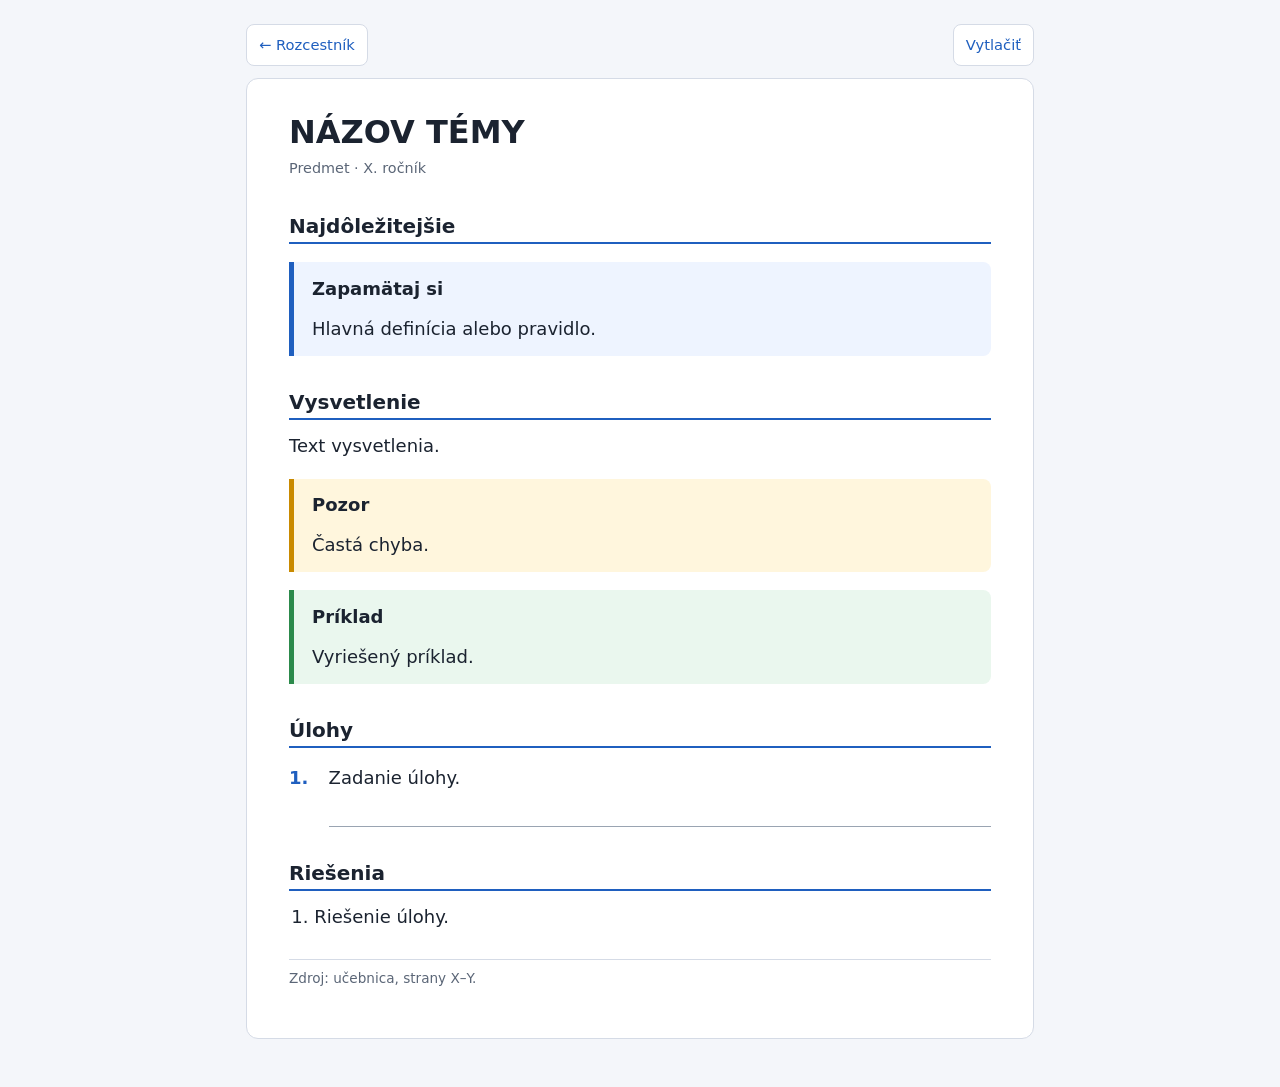
==== _sablona/index.html @ d04fae7f "Zakladna struktura: rozcestnik, spolocny styl (A4 tlac), sablona a ukazkova tema Co-Authored-By: Cla" ====
<!DOCTYPE html>
<html lang="sk">
<head>
  <meta charset="utf-8">
  <meta name="viewport" content="width=device-width, initial-scale=1">
  <!-- Šablóna výťahu. Skopíruj ju do oblast/rocnik/tema/index.html (napr. matematika/5-rocnik/zlomky/).
       Cesty ../../../ sedia až v takejto hĺbke; priamo v priečinku _sablona sa štýl nenačíta. -->
  <title>NÁZOV TÉMY</title>
  <link rel="stylesheet" href="../../../assets/styl.css">
</head>
<body>
  <div class="sheet">

    <div class="toolbar noprint">
      <a href="../../../">← Rozcestník</a>
      <button type="button" onclick="window.print()">Vytlačiť</button>
    </div>

    <article class="vytah">
      <h1>NÁZOV TÉMY</h1>
      <p class="meta">Predmet · X. ročník</p>

      <h2>Najdôležitejšie</h2>
      <div class="box">
        <span class="box-nazov">Zapamätaj si</span>
        <p>Hlavná definícia alebo pravidlo.</p>
      </div>

      <h2>Vysvetlenie</h2>
      <p>Text vysvetlenia.</p>

      <div class="box pozor">
        <span class="box-nazov">Pozor</span>
        <p>Častá chyba.</p>
      </div>

      <div class="box ok">
        <span class="box-nazov">Príklad</span>
        <p>Vyriešený príklad.</p>
      </div>

      <h2>Úlohy</h2>
      <ol class="ulohy">
        <li>Zadanie úlohy.<span class="riadok"></span></li>
      </ol>

      <div class="nova-strana"></div>
      <h2>Riešenia</h2>
      <ol>
        <li>Riešenie úlohy.</li>
      </ol>

      <p class="pata">Zdroj: učebnica, strany X–Y.</p>
    </article>

  </div>
</body>
</html>
---- assets/styl.css ----
/* ==========================================================
   Spoločné štýly pre učebné výťahy
   Obrazovka: mobil, tablet, počítač (jeden stĺpec, čitateľné písmo)
   Tlač: A4 na výšku, okraje 15 mm, bez navigácie
   ========================================================== */

:root {
  --ink: #1b2330;
  --muted: #5b6677;
  --accent: #1f5fbf;
  --soft: #eef4ff;
  --line: #d5dbe6;
  --warn-bg: #fff6dd;
  --warn: #c98a00;
  --ok-bg: #eaf7ee;
  --ok: #2c8a4b;
  --page-bg: #f4f6fa;
}

* { box-sizing: border-box; }

html { -webkit-text-size-adjust: 100%; }

body {
  margin: 0;
  font: 17px/1.6 system-ui, "Segoe UI", Roboto, Arial, sans-serif;
  color: var(--ink);
  background: var(--page-bg);
}

a { color: var(--accent); }

.sheet {
  max-width: 820px;
  margin: 0 auto;
  padding: 14px;
}

/* ---------- horná lišta (na obrazovke) ---------- */
.toolbar {
  display: flex;
  justify-content: space-between;
  align-items: center;
  gap: 12px;
  margin-bottom: 12px;
  font-size: 0.92rem;
}

.toolbar a,
.toolbar button {
  font: inherit;
  color: var(--accent);
  background: #fff;
  border: 1px solid var(--line);
  border-radius: 8px;
  padding: 8px 12px;
  text-decoration: none;
  cursor: pointer;
}

.toolbar a:hover,
.toolbar button:hover { background: var(--soft); }

/* ---------- výťah ---------- */
article.vytah {
  background: #fff;
  border: 1px solid var(--line);
  border-radius: 12px;
  padding: 20px 18px 24px;
}

article.vytah h1 {
  font-size: 1.65rem;
  line-height: 1.2;
  margin: 0 0 0.2em;
}

.meta {
  color: var(--muted);
  font-size: 0.9rem;
  margin: 0 0 1.2em;
}

article.vytah h2 {
  font-size: 1.25rem;
  line-height: 1.25;
  margin: 1.7em 0 0.6em;
  padding-bottom: 0.15em;
  border-bottom: 2px solid var(--accent);
}

article.vytah h3 {
  font-size: 1.08rem;
  margin: 1.3em 0 0.4em;
}

p { margin: 0.6em 0; }
ul, ol { padding-left: 1.4em; margin: 0.6em 0; }
li { margin: 0.25em 0; }

/* ---------- rámčeky ---------- */
.box {
  margin: 1em 0;
  padding: 0.7em 1em;
  background: var(--soft);
  border-left: 5px solid var(--accent);
  border-radius: 0 8px 8px 0;
}

.box.pozor { background: var(--warn-bg); border-left-color: var(--warn); }
.box.ok    { background: var(--ok-bg);   border-left-color: var(--ok); }

.box > :first-child { margin-top: 0; }
.box > :last-child  { margin-bottom: 0; }

.box-nazov {
  display: block;
  font-weight: 700;
  margin-bottom: 0.2em;
}

/* ---------- tabuľky ---------- */
.tabulka-obal { overflow-x: auto; }

table {
  border-collapse: collapse;
  width: 100%;
  margin: 0.8em 0;
  font-size: 0.95em;
}

th, td {
  border: 1px solid var(--line);
  padding: 6px 10px;
  text-align: left;
  vertical-align: top;
}

th { background: var(--soft); }

/* ---------- obrázky a schémy ---------- */
figure { margin: 1em 0; text-align: center; }
figure img, figure svg { max-width: 100%; height: auto; }
figcaption { color: var(--muted); font-size: 0.88rem; margin-top: 0.3em; }

/* ---------- zlomok v texte: <span class="zl"><span>3</span><span>8</span></span> ---------- */
.zl {
  display: inline-flex;
  flex-direction: column;
  align-items: center;
  vertical-align: middle;
  line-height: 1.15;
  margin: 0 0.15em;
  font-size: 0.95em;
}

.zl > span:first-child { padding: 0 0.25em 0.05em; border-bottom: 1.5px solid currentColor; }
.zl > span:last-child  { padding: 0.05em 0.25em 0; }

/* ---------- pracovný list ---------- */
.ulohy { counter-reset: uloha; list-style: none; padding-left: 0; }

.ulohy > li {
  counter-increment: uloha;
  position: relative;
  padding-left: 2.2em;
  margin: 0.9em 0;
}

.ulohy > li::before {
  content: counter(uloha) ".";
  position: absolute;
  left: 0;
  font-weight: 700;
  color: var(--accent);
}

.riadok {
  display: block;
  height: 1.9em;
  border-bottom: 1px solid #9aa4b2;
}

.nova-strana { break-before: page; }

.pata {
  margin-top: 2em;
  padding-top: 0.6em;
  border-top: 1px solid var(--line);
  color: var(--muted);
  font-size: 0.85rem;
}

/* ---------- väčšie obrazovky ---------- */
@media (min-width: 700px) {
  body { font-size: 18px; }
  .sheet { padding: 24px 16px 48px; }
  article.vytah { padding: 34px 42px 40px; }
  article.vytah h1 { font-size: 2rem; }
}

/* ==========================================================
   TLAČ: A4 na výšku
   V okne tlače vypni „Hlavičky a päty“ a zapni „Pozadie“
   (farebné rámčeky). Mierka 100 %, okraje predvolené.
   ========================================================== */
@page {
  size: A4 portrait;
  margin: 15mm;
}

@media print {
  html, body { background: #fff; }

  body {
    font-size: 11pt;
    line-height: 1.45;
  }

  * {
    -webkit-print-color-adjust: exact;
    print-color-adjust: exact;
  }

  .sheet { max-width: none; padding: 0; margin: 0; }

  .toolbar,
  .noprint { display: none !important; }

  article.vytah {
    border: 0;
    border-radius: 0;
    padding: 0;
  }

  article.vytah h1 { font-size: 20pt; }
  article.vytah h2 { font-size: 14pt; break-after: avoid; }
  article.vytah h3 { font-size: 12pt; break-after: avoid; }

  .box, table, figure, tr, .ulohy > li { break-inside: avoid; }

  .tabulka-obal { overflow: visible; }

  a { color: inherit; text-decoration: none; }

  p, li { orphans: 3; widows: 3; }

  /* úvodný odsek drž pri rámčeku, obrázku či tabuľke, ktoré po ňom nasledujú */
  p:has(+ .box), p:has(+ figure), p:has(+ table), p:has(+ .tabulka-obal) { break-after: avoid; }
}

/* ==========================================================
   ROZCESTNÍK (index.html)
   ========================================================== */
.rozcestnik h1 { font-size: 1.9rem; margin: 0.2em 0 0.1em; }
.rozcestnik .podtitul { color: var(--muted); margin: 0 0 1.4em; }

.oblast {
  background: #fff;
  border: 1px solid var(--line);
  border-radius: 12px;
  padding: 6px 18px 14px;
  margin: 0 0 16px;
}

.oblast h2 { font-size: 1.3rem; margin: 0.7em 0 0.2em; color: var(--accent); }
.oblast h3 { font-size: 1rem; margin: 1em 0 0.2em; color: var(--muted); text-transform: uppercase; letter-spacing: 0.04em; }

.temy { list-style: none; padding: 0; margin: 0.2em 0; }

.temy li { margin: 0; border-top: 1px solid var(--line); }
.temy li:first-child { border-top: 0; }

.temy a {
  display: block;
  padding: 10px 4px;
  text-decoration: none;
  font-weight: 600;
}

.temy a:hover { background: var(--soft); }

.temy small { display: block; font-weight: 400; color: var(--muted); }

.rozcestnik .pata { text-align: center; }
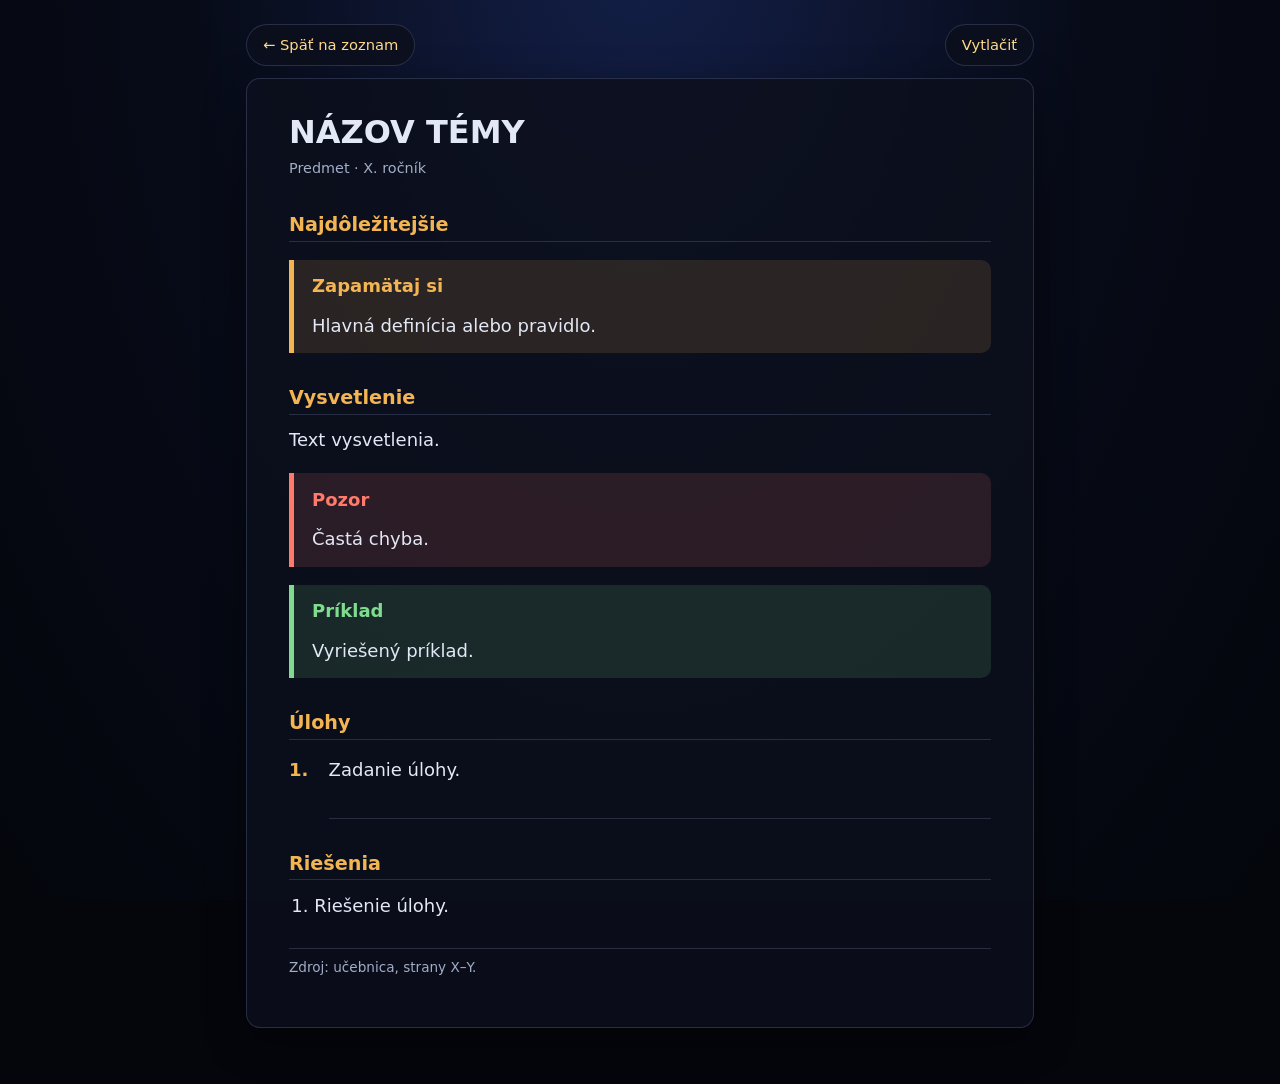
==== commit 980555f6: "Automaticke rozcestniky (generate_index.py + Action) a paleta z animacii Co-Authored-By: Claude Sonn" ====
--- a/_sablona/index.html
+++ b/_sablona/index.html
@@ -8,11 +8,13 @@
   <title>NÁZOV TÉMY</title>
   <link rel="stylesheet" href="../../../assets/styl.css">
 </head>
-<body>
+<!-- data-oblast určuje farbu akcentu: matematika, biologia, geografia, informatika, fyzika, chemia, dejepis, vlastiveda, prirodoveda
+     (názov musí byť rovnaký ako názov priečinka oblasti; iná oblasť dostane zlatý akcent) -->
+<body data-oblast="matematika">
   <div class="sheet">
 
     <div class="toolbar noprint">
-      <a href="../../../">← Rozcestník</a>
+      <a href="../">← Späť na zoznam</a>
       <button type="button" onclick="window.print()">Vytlačiť</button>
     </div>
 
--- a/assets/styl.css
+++ b/assets/styl.css
@@ -1,21 +1,33 @@
 /* ==========================================================
-   Spoločné štýly pre učebné výťahy
-   Obrazovka: mobil, tablet, počítač (jeden stĺpec, čitateľné písmo)
-   Tlač: A4 na výšku, okraje 15 mm, bez navigácie
+   Spoločné štýly: učebné výťahy aj rozcestníky
+   Paleta zodpovedá projektu animacie (tmavé pozadie, zlatý akcent,
+   farba akcentu podľa oblasti).
+   Obrazovka: mobil, tablet, počítač. Tlač: A4 na výšku, svetlá verzia.
    ========================================================== */
 
 :root {
-  --ink: #1b2330;
-  --muted: #5b6677;
-  --accent: #1f5fbf;
-  --soft: #eef4ff;
-  --line: #d5dbe6;
-  --warn-bg: #fff6dd;
-  --warn: #c98a00;
-  --ok-bg: #eaf7ee;
-  --ok: #2c8a4b;
-  --page-bg: #f4f6fa;
-}
+  --bg: #04060c;
+  --panel: rgba(12, 16, 28, 0.86);
+  --line: rgba(140, 160, 215, 0.22);
+  --text: #e2e8f5;
+  --muted: #a3adc6;
+  --gold: #f3b453;
+  --gold2: #ffd88a;
+  --green: #7fdc8f;
+  --red: #ff7a6b;
+  --acc: var(--gold);          /* akcent oblasti, prepisuje sa nižšie */
+}
+
+/* Akcent podľa oblasti: <body data-oblast="matematika"> alebo <section data-oblast="..."> */
+[data-oblast="biologia"]    { --acc: #7fdc8f; }
+[data-oblast="geografia"]   { --acc: #6fb4ff; }
+[data-oblast="matematika"]  { --acc: #f3b453; }
+[data-oblast="informatika"] { --acc: #b9a3ff; }
+[data-oblast="fyzika"]      { --acc: #ff7a6b; }
+[data-oblast="chemia"]      { --acc: #5fd6c8; }
+[data-oblast="dejepis"]     { --acc: #e0a36a; }
+[data-oblast="vlastiveda"]  { --acc: #9ad66a; }
+[data-oblast="prirodoveda"] { --acc: #7fdc8f; }
 
 * { box-sizing: border-box; }
 
@@ -23,20 +35,19 @@
 
 body {
   margin: 0;
-  font: 17px/1.6 system-ui, "Segoe UI", Roboto, Arial, sans-serif;
-  color: var(--ink);
-  background: var(--page-bg);
-}
-
-a { color: var(--accent); }
-
-.sheet {
-  max-width: 820px;
-  margin: 0 auto;
-  padding: 14px;
-}
-
-/* ---------- horná lišta (na obrazovke) ---------- */
+  min-height: 100vh;
+  font: 17px/1.6 system-ui, "Segoe UI", Roboto, Helvetica, Arial, sans-serif;
+  color: var(--text);
+  background: var(--bg);
+  background-image: radial-gradient(ellipse at 50% -10%, #14204a 0%, #070b18 50%, #04060c 100%);
+  background-attachment: fixed;
+}
+
+a { color: var(--gold2); }
+
+.sheet { max-width: 820px; margin: 0 auto; padding: 14px 14px 40px; }
+
+/* ---------- horná lišta výťahu (na obrazovke) ---------- */
 .toolbar {
   display: flex;
   justify-content: space-between;
@@ -49,23 +60,27 @@
 .toolbar a,
 .toolbar button {
   font: inherit;
-  color: var(--accent);
-  background: #fff;
+  color: var(--gold2);
+  background: var(--panel);
   border: 1px solid var(--line);
-  border-radius: 8px;
-  padding: 8px 12px;
+  border-radius: 999px;
+  padding: 8px 16px;
   text-decoration: none;
   cursor: pointer;
+  transition: border-color 0.15s, background 0.15s;
 }
 
 .toolbar a:hover,
-.toolbar button:hover { background: var(--soft); }
+.toolbar button:hover,
+.toolbar a:focus-visible,
+.toolbar button:focus-visible { border-color: var(--acc); background: rgba(255, 255, 255, 0.07); }
 
 /* ---------- výťah ---------- */
 article.vytah {
-  background: #fff;
+  background: var(--panel);
   border: 1px solid var(--line);
-  border-radius: 12px;
+  border-radius: 14px;
+  box-shadow: 0 12px 40px rgba(0, 0, 0, 0.45);
   padding: 20px 18px 24px;
 }
 
@@ -73,26 +88,21 @@
   font-size: 1.65rem;
   line-height: 1.2;
   margin: 0 0 0.2em;
-}
-
-.meta {
-  color: var(--muted);
-  font-size: 0.9rem;
-  margin: 0 0 1.2em;
-}
+  color: var(--text);
+}
+
+.meta { color: var(--muted); font-size: 0.9rem; margin: 0 0 1.2em; }
 
 article.vytah h2 {
-  font-size: 1.25rem;
+  font-size: 1.2rem;
   line-height: 1.25;
   margin: 1.7em 0 0.6em;
-  padding-bottom: 0.15em;
-  border-bottom: 2px solid var(--accent);
-}
-
-article.vytah h3 {
-  font-size: 1.08rem;
-  margin: 1.3em 0 0.4em;
-}
+  padding-bottom: 0.2em;
+  color: var(--acc);
+  border-bottom: 1px solid var(--line);
+}
+
+article.vytah h3 { font-size: 1.05rem; margin: 1.3em 0 0.4em; color: var(--gold2); }
 
 p { margin: 0.6em 0; }
 ul, ol { padding-left: 1.4em; margin: 0.6em 0; }
@@ -100,48 +110,39 @@
 
 /* ---------- rámčeky ---------- */
 .box {
+  --c: var(--acc);
   margin: 1em 0;
   padding: 0.7em 1em;
-  background: var(--soft);
-  border-left: 5px solid var(--accent);
-  border-radius: 0 8px 8px 0;
-}
-
-.box.pozor { background: var(--warn-bg); border-left-color: var(--warn); }
-.box.ok    { background: var(--ok-bg);   border-left-color: var(--ok); }
+  background: color-mix(in srgb, var(--c) 13%, transparent);
+  border-left: 5px solid var(--c);
+  border-radius: 0 10px 10px 0;
+}
+
+.box.pozor { --c: var(--red); }
+.box.ok    { --c: var(--green); }
 
 .box > :first-child { margin-top: 0; }
 .box > :last-child  { margin-bottom: 0; }
 
-.box-nazov {
-  display: block;
-  font-weight: 700;
-  margin-bottom: 0.2em;
-}
+.box-nazov { display: block; font-weight: 700; margin-bottom: 0.2em; color: var(--c); }
 
 /* ---------- tabuľky ---------- */
 .tabulka-obal { overflow-x: auto; }
 
-table {
-  border-collapse: collapse;
-  width: 100%;
-  margin: 0.8em 0;
-  font-size: 0.95em;
-}
-
-th, td {
-  border: 1px solid var(--line);
-  padding: 6px 10px;
-  text-align: left;
-  vertical-align: top;
-}
-
-th { background: var(--soft); }
+table { border-collapse: collapse; width: 100%; margin: 0.8em 0; font-size: 0.95em; }
+
+th, td { border: 1px solid var(--line); padding: 6px 10px; text-align: left; vertical-align: top; }
+
+th { background: color-mix(in srgb, var(--acc) 16%, transparent); }
 
 /* ---------- obrázky a schémy ---------- */
 figure { margin: 1em 0; text-align: center; }
 figure img, figure svg { max-width: 100%; height: auto; }
 figcaption { color: var(--muted); font-size: 0.88rem; margin-top: 0.3em; }
+
+/* triedy pre inline SVG: farby idú z palety a na tlači sa prepnú samy */
+.svg-vypln { fill: var(--acc); fill-opacity: 0.6; }
+.svg-ciara { stroke: currentColor; fill: none; }
 
 /* ---------- zlomok v texte: <span class="zl"><span>3</span><span>8</span></span> ---------- */
 .zl {
@@ -172,14 +173,10 @@
   position: absolute;
   left: 0;
   font-weight: 700;
-  color: var(--accent);
-}
-
-.riadok {
-  display: block;
-  height: 1.9em;
-  border-bottom: 1px solid #9aa4b2;
-}
+  color: var(--acc);
+}
+
+.riadok { display: block; height: 1.9em; border-bottom: 1px solid var(--line); }
 
 .nova-strana { break-before: page; }
 
@@ -194,13 +191,143 @@
 /* ---------- väčšie obrazovky ---------- */
 @media (min-width: 700px) {
   body { font-size: 18px; }
-  .sheet { padding: 24px 16px 48px; }
+  .sheet { padding: 24px 16px 56px; }
   article.vytah { padding: 34px 42px 40px; }
   article.vytah h1 { font-size: 2rem; }
 }
 
 /* ==========================================================
-   TLAČ: A4 na výšku
+   ROZCESTNÍKY (generuje generate_index.py)
+   ========================================================== */
+.wrap { max-width: 1100px; margin: 0 auto; padding: 16px 16px 40px; }
+
+.card {
+  display: flex;
+  align-items: center;
+  justify-content: space-between;
+  gap: 12px;
+  background: var(--panel);
+  border: 1px solid var(--line);
+  border-radius: 14px;
+  box-shadow: 0 12px 40px rgba(0, 0, 0, 0.45);
+  backdrop-filter: blur(10px);
+  -webkit-backdrop-filter: blur(10px);
+}
+
+.hero { margin: 8px 0 28px; padding: 18px 20px; }
+
+.rozcestnik h1 {
+  margin: 0;
+  font-size: 16px;
+  font-weight: 700;
+  letter-spacing: 0.16em;
+  text-transform: uppercase;
+  color: var(--gold);
+}
+
+.rozcestnik .sub { color: var(--muted); margin: 6px 0 0; }
+.rozcestnik .sum { color: var(--muted); font-size: 14px; margin: 10px 0 0; font-variant-numeric: tabular-nums; }
+
+a.crumb {
+  display: inline-block;
+  margin: 4px 0 0;
+  padding: 6px 4px;
+  color: var(--gold2);
+  text-decoration: none;
+  font-size: 0.95rem;
+}
+
+a.crumb:hover { text-decoration: underline; }
+
+.rozcestnik section { margin-bottom: 30px; }
+
+.rozcestnik h2 {
+  display: flex;
+  align-items: center;
+  gap: 10px;
+  margin: 0 0 12px;
+  font-size: 16px;
+  font-weight: 650;
+  letter-spacing: 0.08em;
+  text-transform: uppercase;
+  color: var(--muted);
+}
+
+.rozcestnik h2 i {
+  width: 10px;
+  height: 10px;
+  border-radius: 50%;
+  background: var(--acc);
+  box-shadow: 0 0 12px var(--acc);
+}
+
+.rozcestnik h2 small {
+  font-size: 13px;
+  letter-spacing: 0;
+  color: var(--muted);
+  border: 1px solid var(--line);
+  border-radius: 999px;
+  padding: 0 9px;
+  font-weight: 500;
+}
+
+.rozcestnik h2 a,
+.rozcestnik h3 a { color: inherit; text-decoration: none; }
+.rozcestnik h2 a:hover,
+.rozcestnik h3 a:hover { color: var(--acc); }
+
+.rozcestnik h3.rocnik {
+  margin: 18px 0 8px;
+  font-size: 14px;
+  font-weight: 600;
+  letter-spacing: 0.06em;
+  text-transform: uppercase;
+  color: var(--muted);
+}
+
+.rozcestnik ul {
+  list-style: none;
+  margin: 0;
+  padding: 0;
+  display: grid;
+  grid-template-columns: repeat(auto-fill, minmax(250px, 1fr));
+  gap: 12px;
+}
+
+.rozcestnik li { margin: 0; }
+
+.rozcestnik li a.card {
+  padding: 16px 18px;
+  min-height: 64px;
+  text-decoration: none;
+  color: var(--text);
+  font-weight: 600;
+  transition: background 0.15s, border-color 0.15s, transform 0.15s;
+}
+
+.rozcestnik li a.card:hover,
+.rozcestnik li a.card:focus-visible {
+  background: rgba(255, 255, 255, 0.07);
+  border-color: var(--acc);
+  transform: translateY(-2px);
+}
+
+.rozcestnik li a.card:focus-visible { outline: 3px solid var(--gold2); outline-offset: 2px; }
+
+.go { color: var(--acc); font-size: 20px; line-height: 1; transition: transform 0.15s; }
+.rozcestnik li a.card:hover .go { transform: translateX(4px); }
+
+.rozcestnik .empty { color: var(--muted); }
+.rozcestnik .pata { text-align: center; border-top: 0; }
+
+@media (max-width: 520px) { .rozcestnik ul { grid-template-columns: 1fr; } }
+@media (prefers-reduced-motion: reduce) {
+  .rozcestnik li a.card, .go { transition: none; }
+  .rozcestnik li a.card:hover { transform: none; }
+}
+
+/* ==========================================================
+   TLAČ: A4 na výšku, svetlá verzia (šetrí toner)
    V okne tlače vypni „Hlavičky a päty“ a zapni „Pozadie“
    (farebné rámčeky). Mierka 100 %, okraje predvolené.
    ========================================================== */
@@ -210,12 +337,17 @@
 }
 
 @media print {
-  html, body { background: #fff; }
-
-  body {
-    font-size: 11pt;
-    line-height: 1.45;
+  :root {
+    --panel: #fff;
+    --line: #c5cddd;
+    --text: #1b2330;
+    --muted: #4a5568;
+    --gold2: #1b2330;
   }
+
+  html, body { background: #fff; background-image: none; color: var(--text); }
+
+  body { font-size: 11pt; line-height: 1.45; min-height: 0; }
 
   * {
     -webkit-print-color-adjust: exact;
@@ -228,14 +360,20 @@
   .noprint { display: none !important; }
 
   article.vytah {
+    background: #fff;
     border: 0;
     border-radius: 0;
+    box-shadow: none;
     padding: 0;
   }
 
   article.vytah h1 { font-size: 20pt; }
-  article.vytah h2 { font-size: 14pt; break-after: avoid; }
-  article.vytah h3 { font-size: 12pt; break-after: avoid; }
+  article.vytah h2 { font-size: 14pt; color: var(--text); border-bottom: 2px solid var(--acc); break-after: avoid; }
+  article.vytah h3 { font-size: 12pt; color: var(--text); break-after: avoid; }
+
+  .box-nazov { color: var(--text); }
+  .ulohy > li::before { color: var(--text); }
+  .riadok { border-bottom-color: #8a94a6; }
 
   .box, table, figure, tr, .ulohy > li { break-inside: avoid; }
 
@@ -248,38 +386,3 @@
   /* úvodný odsek drž pri rámčeku, obrázku či tabuľke, ktoré po ňom nasledujú */
   p:has(+ .box), p:has(+ figure), p:has(+ table), p:has(+ .tabulka-obal) { break-after: avoid; }
 }
-
-/* ==========================================================
-   ROZCESTNÍK (index.html)
-   ========================================================== */
-.rozcestnik h1 { font-size: 1.9rem; margin: 0.2em 0 0.1em; }
-.rozcestnik .podtitul { color: var(--muted); margin: 0 0 1.4em; }
-
-.oblast {
-  background: #fff;
-  border: 1px solid var(--line);
-  border-radius: 12px;
-  padding: 6px 18px 14px;
-  margin: 0 0 16px;
-}
-
-.oblast h2 { font-size: 1.3rem; margin: 0.7em 0 0.2em; color: var(--accent); }
-.oblast h3 { font-size: 1rem; margin: 1em 0 0.2em; color: var(--muted); text-transform: uppercase; letter-spacing: 0.04em; }
-
-.temy { list-style: none; padding: 0; margin: 0.2em 0; }
-
-.temy li { margin: 0; border-top: 1px solid var(--line); }
-.temy li:first-child { border-top: 0; }
-
-.temy a {
-  display: block;
-  padding: 10px 4px;
-  text-decoration: none;
-  font-weight: 600;
-}
-
-.temy a:hover { background: var(--soft); }
-
-.temy small { display: block; font-weight: 400; color: var(--muted); }
-
-.rozcestnik .pata { text-align: center; }
